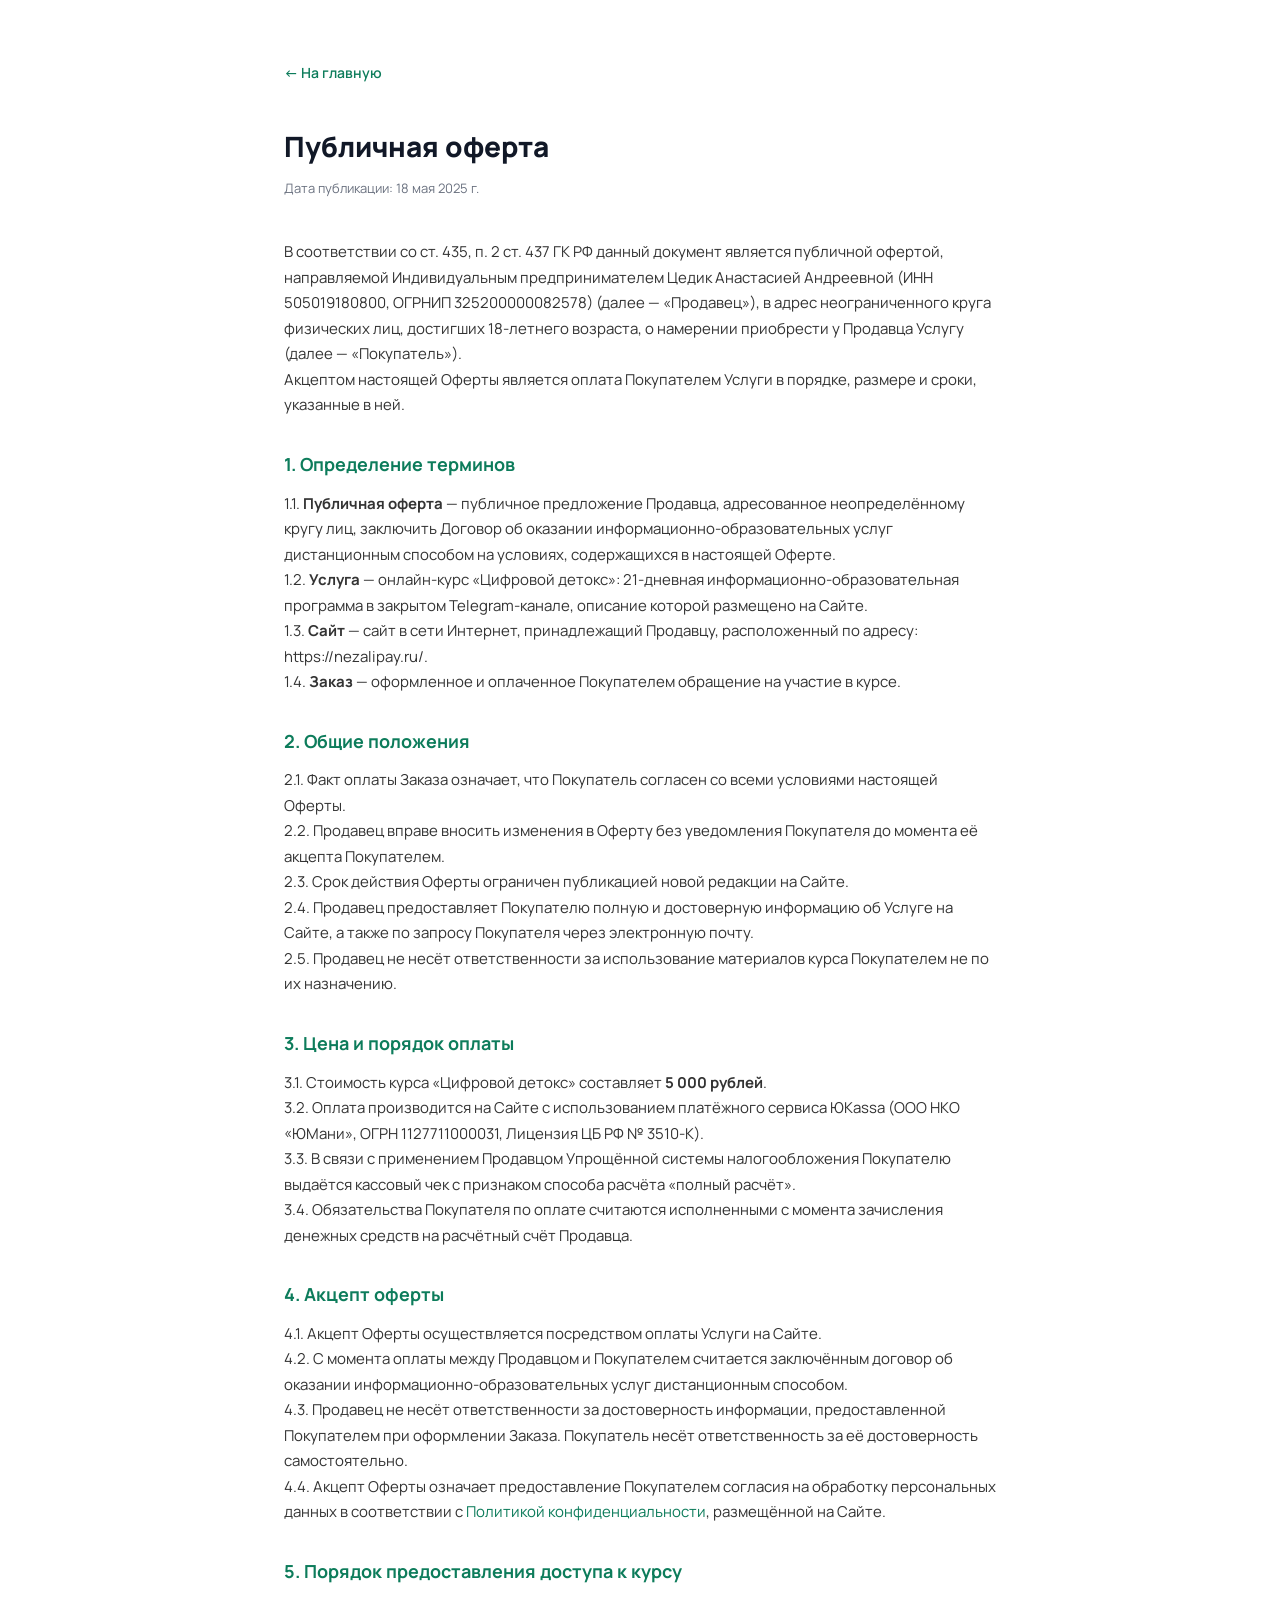
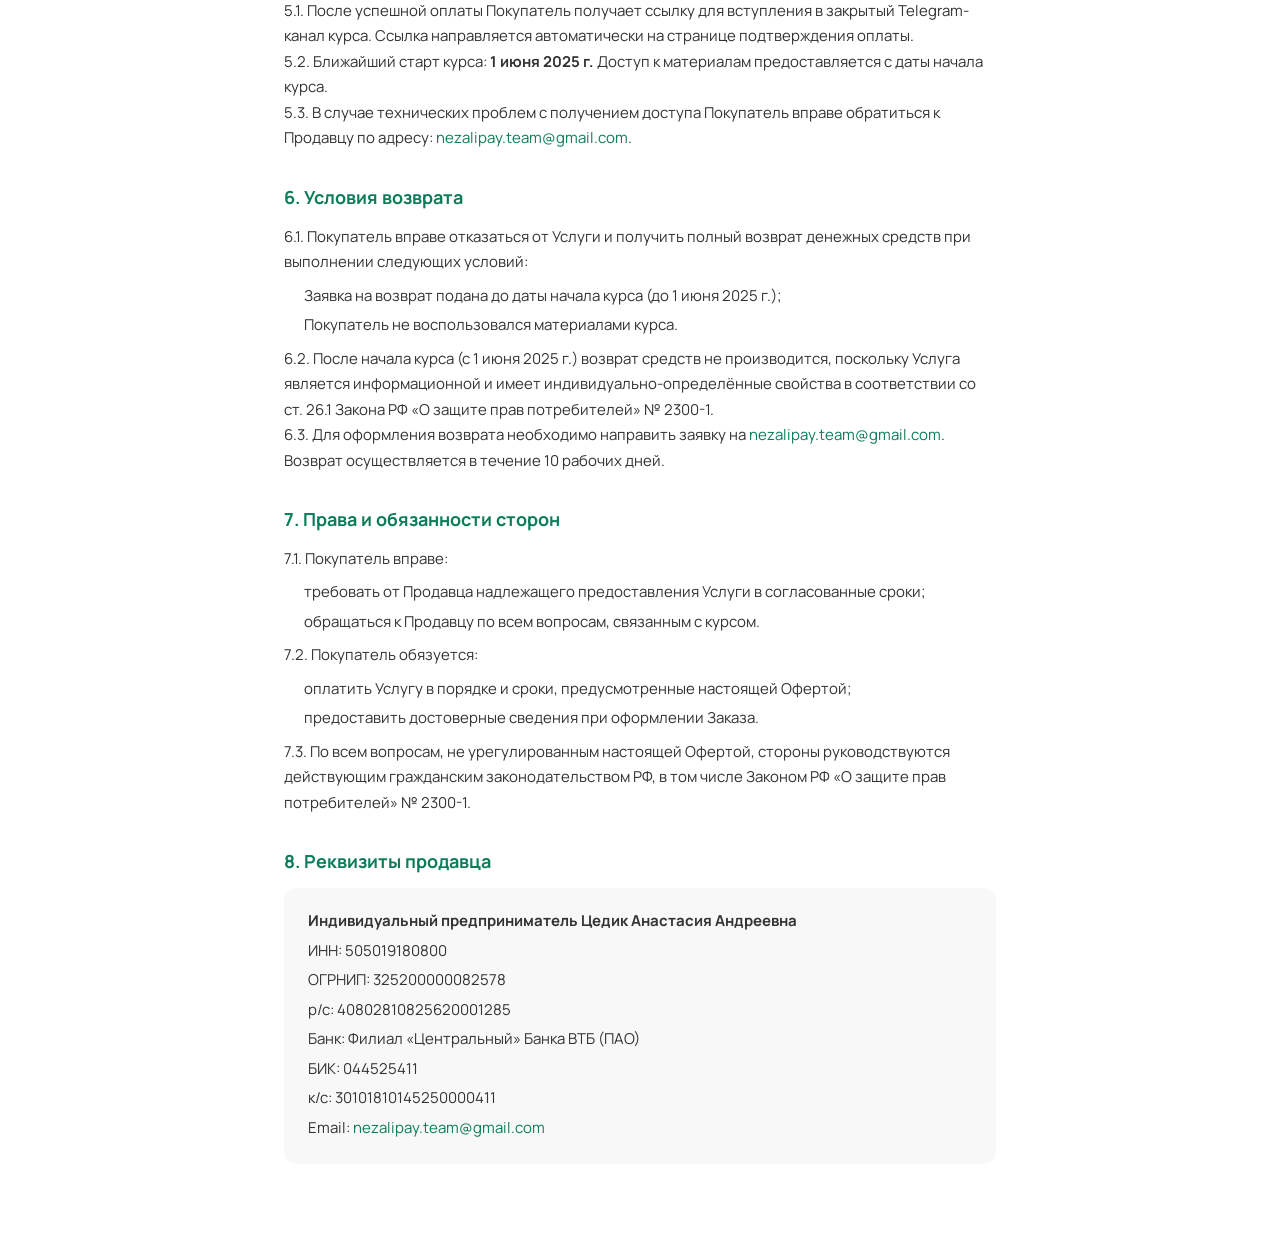
==== offer.html @ a363cf8a "Add analytics, legal pages, YooKassa API, consent checkbox" ====
<!DOCTYPE html>
<html lang="ru">
<head>
  <meta charset="UTF-8">
  <meta name="viewport" content="width=device-width, initial-scale=1.0">
  <title>Публичная оферта — Цифровой детокс</title>
  <link rel="preconnect" href="https://fonts.googleapis.com">
  <link rel="preconnect" href="https://fonts.gstatic.com" crossorigin>
  <link href="https://fonts.googleapis.com/css2?family=Manrope:wght@400;500;600;700;800&display=swap" rel="stylesheet">
  <link rel="stylesheet" href="style.css?v=6">
  <style>
    .legal-page { max-width: 760px; margin: 0 auto; padding: 60px 24px 80px; }
    .legal-page h1 { font-size: 28px; font-weight: 800; margin-bottom: 8px; }
    .legal-page .updated { font-size: 13px; color: var(--gray); margin-bottom: 40px; }
    .legal-page h2 { font-size: 18px; font-weight: 700; margin: 32px 0 12px; color: var(--green); }
    .legal-page p, .legal-page li { font-size: 15px; line-height: 1.7; color: #333; }
    .legal-page ul { padding-left: 20px; margin: 8px 0; }
    .legal-page li { margin-bottom: 4px; }
    .legal-page a { color: var(--green); }
    .legal-page .requisites { background: #f8f8f8; border-radius: 12px; padding: 20px 24px; margin-top: 12px; }
    .legal-page .requisites p { margin-bottom: 4px; }
    .back-link { display: inline-flex; align-items: center; gap: 6px; font-size: 14px; font-weight: 600; color: var(--green); text-decoration: none; margin-bottom: 40px; }
    .back-link:hover { opacity: 0.8; }
  </style>
</head>
<body>
<div class="legal-page">
  <a href="index.html" class="back-link">← На главную</a>
  <h1>Публичная оферта</h1>
  <p class="updated">Дата публикации: 18 мая 2025 г.</p>

  <p>В соответствии со ст. 435, п. 2 ст. 437 ГК РФ данный документ является публичной офертой, направляемой Индивидуальным предпринимателем Цедик Анастасией Андреевной (ИНН 505019180800, ОГРНИП 325200000082578) (далее — «Продавец»), в адрес неограниченного круга физических лиц, достигших 18-летнего возраста, о намерении приобрести у Продавца Услугу (далее — «Покупатель»).</p>
  <p>Акцептом настоящей Оферты является оплата Покупателем Услуги в порядке, размере и сроки, указанные в ней.</p>

  <h2>1. Определение терминов</h2>
  <p>1.1. <strong>Публичная оферта</strong> — публичное предложение Продавца, адресованное неопределённому кругу лиц, заключить Договор об оказании информационно-образовательных услуг дистанционным способом на условиях, содержащихся в настоящей Оферте.</p>
  <p>1.2. <strong>Услуга</strong> — онлайн-курс «Цифровой детокс»: 21-дневная информационно-образовательная программа в закрытом Telegram-канале, описание которой размещено на Сайте.</p>
  <p>1.3. <strong>Сайт</strong> — сайт в сети Интернет, принадлежащий Продавцу, расположенный по адресу: https://nezalipay.ru/.</p>
  <p>1.4. <strong>Заказ</strong> — оформленное и оплаченное Покупателем обращение на участие в курсе.</p>

  <h2>2. Общие положения</h2>
  <p>2.1. Факт оплаты Заказа означает, что Покупатель согласен со всеми условиями настоящей Оферты.</p>
  <p>2.2. Продавец вправе вносить изменения в Оферту без уведомления Покупателя до момента её акцепта Покупателем.</p>
  <p>2.3. Срок действия Оферты ограничен публикацией новой редакции на Сайте.</p>
  <p>2.4. Продавец предоставляет Покупателю полную и достоверную информацию об Услуге на Сайте, а также по запросу Покупателя через электронную почту.</p>
  <p>2.5. Продавец не несёт ответственности за использование материалов курса Покупателем не по их назначению.</p>

  <h2>3. Цена и порядок оплаты</h2>
  <p>3.1. Стоимость курса «Цифровой детокс» составляет <strong>5 000 рублей</strong>.</p>
  <p>3.2. Оплата производится на Сайте с использованием платёжного сервиса ЮKassa (ООО НКО «ЮМани», ОГРН 1127711000031, Лицензия ЦБ РФ № 3510-К).</p>
  <p>3.3. В связи с применением Продавцом Упрощённой системы налогообложения Покупателю выдаётся кассовый чек с признаком способа расчёта «полный расчёт».</p>
  <p>3.4. Обязательства Покупателя по оплате считаются исполненными с момента зачисления денежных средств на расчётный счёт Продавца.</p>

  <h2>4. Акцепт оферты</h2>
  <p>4.1. Акцепт Оферты осуществляется посредством оплаты Услуги на Сайте.</p>
  <p>4.2. С момента оплаты между Продавцом и Покупателем считается заключённым договор об оказании информационно-образовательных услуг дистанционным способом.</p>
  <p>4.3. Продавец не несёт ответственности за достоверность информации, предоставленной Покупателем при оформлении Заказа. Покупатель несёт ответственность за её достоверность самостоятельно.</p>
  <p>4.4. Акцепт Оферты означает предоставление Покупателем согласия на обработку персональных данных в соответствии с <a href="privacy.html">Политикой конфиденциальности</a>, размещённой на Сайте.</p>

  <h2>5. Порядок предоставления доступа к курсу</h2>
  <p>5.1. После успешной оплаты Покупатель получает ссылку для вступления в закрытый Telegram-канал курса. Ссылка направляется автоматически на странице подтверждения оплаты.</p>
  <p>5.2. Ближайший старт курса: <strong>1 июня 2025 г.</strong> Доступ к материалам предоставляется с даты начала курса.</p>
  <p>5.3. В случае технических проблем с получением доступа Покупатель вправе обратиться к Продавцу по адресу: <a href="mailto:nezalipay.team@gmail.com">nezalipay.team@gmail.com</a>.</p>

  <h2>6. Условия возврата</h2>
  <p>6.1. Покупатель вправе отказаться от Услуги и получить полный возврат денежных средств при выполнении следующих условий:</p>
  <ul>
    <li>Заявка на возврат подана до даты начала курса (до 1 июня 2025 г.);</li>
    <li>Покупатель не воспользовался материалами курса.</li>
  </ul>
  <p>6.2. После начала курса (с 1 июня 2025 г.) возврат средств не производится, поскольку Услуга является информационной и имеет индивидуально-определённые свойства в соответствии со ст. 26.1 Закона РФ «О защите прав потребителей» № 2300-1.</p>
  <p>6.3. Для оформления возврата необходимо направить заявку на <a href="mailto:nezalipay.team@gmail.com">nezalipay.team@gmail.com</a>. Возврат осуществляется в течение 10 рабочих дней.</p>

  <h2>7. Права и обязанности сторон</h2>
  <p>7.1. Покупатель вправе:</p>
  <ul>
    <li>требовать от Продавца надлежащего предоставления Услуги в согласованные сроки;</li>
    <li>обращаться к Продавцу по всем вопросам, связанным с курсом.</li>
  </ul>
  <p>7.2. Покупатель обязуется:</p>
  <ul>
    <li>оплатить Услугу в порядке и сроки, предусмотренные настоящей Офертой;</li>
    <li>предоставить достоверные сведения при оформлении Заказа.</li>
  </ul>
  <p>7.3. По всем вопросам, не урегулированным настоящей Офертой, стороны руководствуются действующим гражданским законодательством РФ, в том числе Законом РФ «О защите прав потребителей» № 2300-1.</p>

  <h2>8. Реквизиты продавца</h2>
  <div class="requisites">
    <p><strong>Индивидуальный предприниматель Цедик Анастасия Андреевна</strong></p>
    <p>ИНН: 505019180800</p>
    <p>ОГРНИП: 325200000082578</p>
    <p>р/с: 40802810825620001285</p>
    <p>Банк: Филиал «Центральный» Банка ВТБ (ПАО)</p>
    <p>БИК: 044525411</p>
    <p>к/с: 30101810145250000411</p>
    <p>Email: <a href="mailto:nezalipay.team@gmail.com">nezalipay.team@gmail.com</a></p>
  </div>
</div>
</body>
</html>
---- style.css ----
/* ============================================
   ЦИФРОВОЙ ДЕТОКС — Стили лендинга
   ============================================ */

:root {
  --green:        #0D7C5B;
  --green-dark:   #0A6349;
  --green-black:  #0F1A17;
  --green-light:  #D1FAE5;
  --green-tint:   #F0FDF4;
  --green-mid:    #A7F3D0;
  --white:        #FFFFFF;
  --black:        #111827;
  --gray:         #6B7280;
  --gray-light:   #F3F4F6;
  --border:       #E5E7EB;

  --radius-btn:   10px;
  --radius-card:  16px;
  --radius-xl:    24px;
  --radius-full:  999px;

  --shadow-sm:    0 2px 8px rgba(0,0,0,0.06);
  --shadow:       0 4px 20px rgba(0,0,0,0.08);
  --shadow-lg:    0 12px 40px rgba(0,0,0,0.12);
  --shadow-green: 0 8px 30px rgba(13,124,91,0.25);

  --font: 'Manrope', -apple-system, BlinkMacSystemFont, sans-serif;
  --max-w: 1140px;
  --trans: 0.25s ease;
}

/* ===== RESET ===== */
*, *::before, *::after { box-sizing: border-box; margin: 0; padding: 0; }
html { scroll-behavior: smooth; -webkit-font-smoothing: antialiased; }
body { font-family: var(--font); color: var(--black); background: var(--white); line-height: 1.6; }
img { display: block; max-width: 100%; }
a { color: inherit; text-decoration: none; }
ul { list-style: none; }
button { cursor: pointer; font-family: inherit; border: none; background: none; }
input { font-family: inherit; }

/* ===== CONTAINER ===== */
.container {
  max-width: var(--max-w);
  margin: 0 auto;
  padding: 0 24px;
}

/* ===== SECTIONS ===== */
.section {
  padding: 100px 0;
}
.section--tint {
  background: var(--green-tint);
}
.section--dark {
  background: var(--green-black);
  color: var(--white);
}
.section__header {
  text-align: center;
  margin-bottom: 60px;
}
.section__title {
  font-size: clamp(28px, 4vw, 48px);
  font-weight: 800;
  line-height: 1.15;
  letter-spacing: -0.02em;
}
.section--dark .section__title { color: var(--white); }


/* ===== HERO ===== */
.hero {
  display: flex;
  flex-direction: column;
  background: none;
  min-height: unset;
  padding: 0;
  position: relative;
  overflow: hidden;
}
.hero::before { display: none; }
.hero__photo-wrap {
  position: relative;
}
.hero__photo-top {
  width: 100%;
  height: auto;
  display: block;
}
.hero__photo-overlay {
  position: absolute;
  left: 16px;
  right: 16px;
  bottom: 28%;
  display: flex;
  flex-direction: column;
  align-items: center;
  gap: 14px;
}
.hero__overlay-text {
  background: rgba(130, 80, 30, 0.88);
  color: #FFFFFF;
  font-size: clamp(22px, 5.5vw, 32px);
  font-weight: 900;
  font-style: italic;
  text-transform: uppercase;
  text-align: center;
  padding: 14px 20px;
  border-radius: 14px;
  line-height: 1.15;
  letter-spacing: 0.01em;
  width: 100%;
}
.hero__overlay-btn {
  display: inline-flex;
  align-items: center;
  gap: 10px;
  background: var(--green);
  color: #FFFFFF;
  font-size: 18px;
  font-weight: 800;
  font-family: var(--font);
  padding: 14px 36px;
  border-radius: var(--radius-btn);
  text-decoration: none;
  letter-spacing: 0.02em;
  box-shadow: 0 6px 24px rgba(13,124,91,0.45);
  transition: background 0.2s, transform 0.2s;
}
.hero__overlay-btn:hover {
  background: var(--green-dark);
  transform: translateY(-2px);
}
.hero__photo-badges {
  display: flex;
  justify-content: space-between;
  padding: 10px 16px;
  background: #FFFFFF;
}
.hero__photo-badge {
  background: rgba(138, 88, 40, 0.88);
  color: #fff5e8;
  border: 1px solid rgba(180, 120, 60, 0.5);
  border-radius: 20px;
  padding: 7px 18px;
  font-size: 13px;
  font-weight: 700;
  font-family: var(--font);
  letter-spacing: 0.01em;
  backdrop-filter: blur(6px);
  -webkit-backdrop-filter: blur(6px);
  white-space: nowrap;
}

/* ===== BADGES ===== */
.badges {
  display: flex;
  flex-wrap: wrap;
  gap: 10px;
  margin-bottom: 32px;
}
.badge {
  display: inline-flex;
  align-items: center;
  padding: 7px 16px;
  background: var(--green-tint);
  color: var(--green-dark);
  border: 1px solid var(--green-mid);
  border-radius: var(--radius-full);
  font-size: 14px;
  font-weight: 600;
}
.badges--outline .badge--outline {
  background: rgba(255,255,255,0.16);
  color: #FFFFFF;
  border: 1px solid rgba(255,255,255,0.5);
}

/* ===== FORMS ===== */
.lead-form {
  display: flex;
  flex-direction: column;
  gap: 12px;
  max-width: 440px;
}
.form-group { width: 100%; }
.form-group input {
  width: 100%;
  padding: 15px 18px;
  background: var(--gray-light);
  border: 1.5px solid transparent;
  border-radius: var(--radius-btn);
  font-size: 15px;
  color: var(--black);
  transition: border-color var(--trans), background var(--trans);
  outline: none;
}
.form-group input::placeholder { color: var(--gray); }
.form-group input:focus {
  background: var(--white);
  border-color: var(--green);
}
.form-group input.input-error {
  border-color: #EF4444;
  background: #FEF2F2;
}

/* Dark form variant */
.lead-form--dark .form-group input {
  background: rgba(255,255,255,0.14);
  border-color: rgba(255,255,255,0.28);
  color: rgba(255,255,255,0.85);
}
.lead-form--dark .form-group input::placeholder { color: rgba(255,255,255,0.5); }
.lead-form--dark .form-group input:focus {
  background: rgba(255,255,255,0.20);
  border-color: rgba(255,255,255,0.6);
  color: #FFFFFF;
}

.form-row {
  display: grid;
  grid-template-columns: repeat(3, 1fr);
  gap: 12px;
}
.form-error {
  padding: 10px 14px;
  background: #FEF2F2;
  color: #B91C1C;
  border-radius: var(--radius-btn);
  font-size: 13px;
}
.lead-form--dark .form-error {
  background: rgba(239,68,68,0.15);
  color: #FCA5A5;
}

/* ===== BUTTONS ===== */
.btn {
  display: inline-flex;
  align-items: center;
  justify-content: center;
  gap: 8px;
  padding: 17px 32px;
  border-radius: var(--radius-btn);
  font-size: 16px;
  font-weight: 700;
  transition: background var(--trans), transform var(--trans), box-shadow var(--trans);
  user-select: none;
}
.btn--full { width: 100%; }
.btn--primary {
  background: var(--green);
  color: var(--white);
}
.btn--primary:hover {
  background: var(--green-dark);
  box-shadow: var(--shadow-green);
  transform: translateY(-2px);
}
.btn--primary:active { transform: translateY(0); }
.btn--white {
  background: var(--white);
  color: var(--green);
}
.btn--white:hover {
  background: var(--green-light);
  transform: translateY(-2px);
}
.btn[disabled] {
  opacity: 0.7;
  cursor: not-allowed;
  transform: none !important;
}

/* Loader dots */
.btn__loader { display: flex; gap: 5px; align-items: center; }
.loader-dot {
  width: 7px;
  height: 7px;
  border-radius: 50%;
  background: currentColor;
  animation: dotPulse 1.2s ease-in-out infinite;
}
.loader-dot:nth-child(2) { animation-delay: 0.2s; }
.loader-dot:nth-child(3) { animation-delay: 0.4s; }
@keyframes dotPulse {
  0%, 80%, 100% { opacity: 0.3; transform: scale(0.8); }
  40% { opacity: 1; transform: scale(1); }
}

/* ===== CHECKLIST ===== */
.checklist {
  max-width: 680px;
  margin: 0 auto;
}
.checklist--compact {
  margin: 16px 0 0;
}
.checklist--two-col {
  max-width: 900px;
  display: grid;
  grid-template-columns: 1fr 1fr;
  gap: 0;
}
.checklist__item {
  position: relative;
  padding: 14px 0 14px 48px;
  font-size: 17px;
  border-bottom: 1px solid var(--border);
  color: var(--black);
  opacity: 0;
  transform: translateX(-16px);
  transition: opacity 0.5s ease, transform 0.5s ease;
}
.checklist--compact .checklist__item { font-size: 16px; }
.checklist__item.visible {
  opacity: 1;
  transform: translateX(0);
}
.checklist__item::before {
  content: '';
  position: absolute;
  left: 0;
  top: 50%;
  transform: translateY(-50%);
  width: 28px;
  height: 28px;
  border-radius: 50%;
  background: var(--green);
  background-image: url("data:image/svg+xml,%3Csvg viewBox='0 0 24 24' fill='none' xmlns='http://www.w3.org/2000/svg'%3E%3Cpath d='M5 12.5l4.5 4.5L19 7' stroke='white' stroke-width='2.5' stroke-linecap='round' stroke-linejoin='round'/%3E%3C/svg%3E");
  background-size: 65%;
  background-repeat: no-repeat;
  background-position: center;
  flex-shrink: 0;
}
.section--tint .checklist__item { border-color: var(--green-mid); }

/* ===== BIG QUOTES ===== */
.big-quote {
  text-align: center;
  margin-top: 72px;
  padding: 48px 24px;
  border-radius: var(--radius-xl);
  background: var(--green-tint);
  border: 1px solid var(--green-mid);
}
.big-quote__text {
  font-size: clamp(26px, 3.5vw, 44px);
  font-weight: 800;
  color: var(--green);
  line-height: 1.2;
  letter-spacing: -0.02em;
}

/* ===== WAR SECTION ===== */
.war-section {
  position: relative;
  overflow: hidden;
}
.war-section::before {
  content: '';
  position: absolute;
  inset: 0;
  background: repeating-linear-gradient(
    0deg,
    transparent,
    transparent 59px,
    rgba(255,255,255,0.02) 59px,
    rgba(255,255,255,0.02) 60px
  );
  pointer-events: none;
}
.war__intro {
  font-size: 18px;
  color: rgba(255,255,255,0.75);
  line-height: 1.8;
  max-width: 680px;
  margin: 28px auto 52px;
  text-align: center;
}
.war__track {
  max-width: 560px;
  margin: 0 auto 52px;
  background: rgba(255,255,255,0.05);
  border: 1px solid rgba(255,255,255,0.1);
  border-radius: var(--radius-xl);
  padding: 36px 40px;
}
.war__track-label {
  font-size: 13px;
  font-weight: 600;
  text-transform: uppercase;
  letter-spacing: 0.1em;
  color: var(--green-light);
  margin-bottom: 20px;
}
.war__pills {
  display: flex;
  flex-direction: column;
  gap: 12px;
}
.war__pills li {
  display: flex;
  align-items: center;
  gap: 12px;
  font-size: 17px;
  color: rgba(255,255,255,0.9);
}
.war__pills li::before {
  content: '';
  width: 6px;
  height: 6px;
  border-radius: 50%;
  background: var(--green-light);
  flex-shrink: 0;
}
.war__conclusion {
  font-size: 17px;
  color: rgba(255,255,255,0.7);
  line-height: 1.8;
  max-width: 600px;
  margin: 0 auto 60px;
  text-align: center;
}
.war__statement {
  text-align: center;
  padding: 48px 0 16px;
  border-top: 1px solid rgba(255,255,255,0.1);
}
.war__statement p {
  font-size: clamp(32px, 5vw, 64px);
  font-weight: 800;
  line-height: 1.1;
  color: var(--white);
  letter-spacing: -0.03em;
}

/* ===== CARDS GRID ===== */
.cards-grid {
  display: grid;
  grid-template-columns: repeat(2, 1fr);
  gap: 16px;
}
.card {
  background: var(--white);
  border: 1.5px solid var(--border);
  border-radius: var(--radius-card);
  padding: 28px 24px;
  display: flex;
  gap: 16px;
  align-items: flex-start;
  transition: transform var(--trans), box-shadow var(--trans), border-color var(--trans);
}
.card:hover {
  transform: translateY(-4px);
  box-shadow: var(--shadow-lg);
  border-color: var(--green);
}
.card__icon {
  width: 32px;
  height: 32px;
  border-radius: 50%;
  background: var(--green);
  color: var(--white);
  display: flex;
  align-items: center;
  justify-content: center;
  font-weight: 800;
  font-size: 14px;
  flex-shrink: 0;
  margin-top: 2px;
}
.card p {
  font-size: 16px;
  line-height: 1.5;
  color: var(--black);
}

/* ===== PROGRAM SECTION ===== */
.program__grid {
  display: grid;
  grid-template-columns: 1fr 1fr;
  gap: 32px;
  align-items: start;
}
.program__list {
  display: flex;
  flex-direction: column;
  gap: 0;
}
.program__item {
  display: flex;
  align-items: center;
  gap: 20px;
  padding: 18px 0;
  border-bottom: 1px solid var(--green-mid);
  font-size: 16px;
  font-weight: 500;
}
.program__num {
  font-size: 13px;
  font-weight: 700;
  color: var(--green);
  min-width: 28px;
}

/* Live Card */
.live-card {
  background: var(--white);
  border-radius: var(--radius-xl);
  padding: 36px;
  box-shadow: var(--shadow-lg);
  border: 2px solid var(--green);
  position: sticky;
  top: 100px;
}
.live-card__tag {
  display: inline-flex;
  padding: 6px 14px;
  background: var(--green);
  color: var(--white);
  border-radius: var(--radius-full);
  font-size: 13px;
  font-weight: 700;
  margin-bottom: 20px;
}
.live-card__title {
  font-size: 20px;
  font-weight: 700;
  margin-bottom: 20px;
  color: var(--black);
}
.live-card__list {
  display: flex;
  flex-direction: column;
  gap: 14px;
}
.live-card__list li {
  font-size: 15px;
  color: var(--gray);
  padding-left: 20px;
  position: relative;
  line-height: 1.5;
}
.live-card__list li::before {
  content: '—';
  position: absolute;
  left: 0;
  color: var(--green);
  font-weight: 700;
}

/* ===== CHILDREN SECTION ===== */
.children__grid {
  display: grid;
  grid-template-columns: 1fr 1fr;
  gap: 60px;
  margin-bottom: 60px;
}
.children__intro {
  font-size: 17px;
  line-height: 1.8;
  color: var(--gray);
  margin-bottom: 24px;
}
.children__sub {
  font-size: 16px;
  font-weight: 600;
  color: var(--black);
  margin-bottom: 8px;
}
.skills-block {
  background: var(--green-tint);
  border-radius: var(--radius-xl);
  padding: 36px;
  border: 1px solid var(--green-mid);
}
.skills-block__title {
  font-size: 18px;
  font-weight: 700;
  margin-bottom: 24px;
  line-height: 1.4;
}
.skills-grid {
  display: flex;
  flex-direction: column;
  gap: 14px;
  margin-bottom: 20px;
}
.skill-item {
  display: flex;
  align-items: center;
  gap: 14px;
  font-size: 16px;
  font-weight: 500;
}
.skill-item__icon {
  color: var(--green);
  font-size: 8px;
}
.skills-block__note {
  font-size: 14px;
  color: var(--gray);
  line-height: 1.6;
  border-top: 1px solid var(--green-mid);
  padding-top: 16px;
}
.children__quote {
  text-align: center;
  padding: 56px 40px;
  background: var(--green-tint);
  border-radius: var(--radius-xl);
  border: 1px solid var(--green-mid);
}
.children__quote p {
  font-size: clamp(20px, 2.8vw, 34px);
  font-weight: 800;
  line-height: 1.4;
  color: var(--black);
  letter-spacing: -0.02em;
}

/* ===== AUTHOR SECTION ===== */
.author__grid {
  display: grid;
  grid-template-columns: 1fr 1.3fr;
  gap: 80px;
  align-items: center;
}

/* ===== GALLERY ===== */
.author__gallery {
  display: flex;
  gap: 8px;
  margin-bottom: 40px;
  border-radius: 16px;
  overflow: hidden;
}
.gallery-item {
  flex: 1;
  overflow: hidden;
  border-radius: 12px;
  cursor: pointer;
  transition: flex 0.45s cubic-bezier(0.4,0,0.2,1);
  position: relative;
}
.gallery-item.active { flex: 2.6; }
.gallery-item img {
  width: 100%;
  height: 320px;
  object-fit: cover;
  object-position: top center;
  display: block;
  transition: transform 0.35s ease;
}
.gallery-item:hover img { transform: scale(1.04); }

/* ===== LIGHTBOX ===== */
.lightbox {
  display: none;
  position: fixed;
  inset: 0;
  background: rgba(0,0,0,0.93);
  z-index: 2000;
  align-items: center;
  justify-content: center;
}
.lightbox.open { display: flex; }
.lightbox__img {
  max-height: 88vh;
  max-width: 88vw;
  border-radius: 12px;
  object-fit: contain;
  animation: lbIn 0.3s cubic-bezier(0.16,1,0.3,1) both;
}
@keyframes lbIn {
  from { opacity: 0; transform: scale(0.88); }
  to   { opacity: 1; transform: scale(1); }
}
.lightbox__prev,
.lightbox__next {
  position: absolute;
  top: 50%;
  transform: translateY(-50%);
  background: rgba(255,255,255,0.18);
  border: none;
  color: #fff;
  font-size: 28px;
  width: 52px;
  height: 52px;
  border-radius: 50%;
  cursor: pointer;
  display: flex;
  align-items: center;
  justify-content: center;
  transition: background 0.2s;
}
.lightbox__prev:hover,
.lightbox__next:hover { background: rgba(255,255,255,0.32); }
.lightbox__prev { left: 16px; }
.lightbox__next { right: 16px; }
.lightbox__close {
  position: absolute;
  top: 16px;
  right: 16px;
  background: rgba(255,255,255,0.18);
  border: none;
  color: #fff;
  font-size: 16px;
  width: 40px;
  height: 40px;
  border-radius: 50%;
  cursor: pointer;
  display: flex;
  align-items: center;
  justify-content: center;
  transition: background 0.2s;
}
.lightbox__close:hover { background: rgba(255,255,255,0.32); }

.author__label {
  font-size: 13px;
  font-weight: 700;
  text-transform: uppercase;
  letter-spacing: 0.1em;
  color: var(--green);
  margin-bottom: 12px;
}
.author__name {
  font-size: clamp(28px, 4vw, 52px);
  font-weight: 800;
  letter-spacing: -0.03em;
  margin-bottom: 12px;
  color: var(--black);
}
.author__bio {
  font-size: 15px;
  color: var(--gray);
  line-height: 1.55;
  margin-bottom: 8px;
}
.author__stats {
  display: flex;
  gap: 32px;
  margin-top: 16px;
  padding-top: 16px;
  border-top: 1px solid var(--border);
}
.author__stat {
  display: flex;
  flex-direction: column;
  gap: 4px;
}
.author__stat-num {
  font-size: 32px;
  font-weight: 800;
  color: var(--green);
  letter-spacing: -0.02em;
}
.author__stat-label {
  font-size: 13px;
  color: var(--gray);
}

/* ===== RESULTS SECTION ===== */
.results__quote {
  text-align: center;
  margin-top: 72px;
  padding: 48px 24px;
  background: var(--white);
  border-radius: var(--radius-xl);
  box-shadow: var(--shadow);
}
.results__quote p {
  font-size: clamp(22px, 3vw, 38px);
  font-weight: 800;
  color: var(--green);
  letter-spacing: -0.02em;
  line-height: 1.3;
}

/* ===== CTA SECTION ===== */
.cta-section {
  background: linear-gradient(145deg, #0A6349 0%, #0D7C5B 40%, #0F9B70 100%);
  padding: 120px 0;
}
.cta__inner {
  max-width: 780px;
  margin: 0 auto;
  text-align: center;
}
.cta__title {
  font-size: clamp(30px, 4.5vw, 56px);
  font-weight: 800;
  color: var(--white);
  line-height: 1.15;
  letter-spacing: -0.03em;
  margin-bottom: 20px;
}
.cta__text {
  font-size: 17px;
  color: rgba(255,255,255,0.75);
  line-height: 1.7;
  margin-bottom: 36px;
}
.cta__inner .badges { justify-content: center; margin-bottom: 40px; }
.cta__inner .lead-form--dark { max-width: 100%; }
.cta__inner .form-row { margin-bottom: 12px; }

.form-consent {
  display: flex;
  align-items: flex-start;
  gap: 10px;
  cursor: pointer;
  margin-bottom: 16px;
}
.form-consent input[type="checkbox"] {
  flex-shrink: 0;
  width: 18px;
  height: 18px;
  margin-top: 2px;
  accent-color: var(--green);
  cursor: pointer;
}
.form-consent span {
  font-size: 13px;
  line-height: 1.5;
  color: rgba(255,255,255,0.75);
}
.form-consent span a {
  color: rgba(255,255,255,0.9);
  text-decoration: underline;
}
.form-consent span a:hover { color: #fff; }

/* ===== FOOTER ===== */
.site-footer {
  padding: 36px 0;
  border-top: 1px solid var(--border);
  background: var(--white);
}
.footer__inner {
  display: flex;
  align-items: center;
  justify-content: space-between;
  gap: 16px;
}
.footer__logo {
  font-size: 16px;
  font-weight: 800;
  color: var(--green);
}
.footer__copy {
  font-size: 13px;
  color: var(--gray);
}
.footer__links {
  display: flex;
  gap: 24px;
}
.footer__links a {
  font-size: 13px;
  color: var(--gray);
  text-decoration: none;
}
.footer__links a:hover { color: var(--green); }
.footer__legal {
  margin-top: 16px;
  padding-top: 16px;
  border-top: 1px solid var(--border);
  display: flex;
  flex-direction: column;
  gap: 4px;
}
.footer__legal p {
  font-size: 12px;
  color: var(--gray);
}
.footer__legal a {
  color: var(--gray);
  text-decoration: none;
}
.footer__legal a:hover { color: var(--green); }

/* ===== SCROLL ANIMATIONS ===== */
.animate-in {
  opacity: 0;
  transform: translateY(28px);
  transition: opacity 0.65s ease, transform 0.65s ease;
}
.animate-in.visible {
  opacity: 1;
  transform: translateY(0);
}

/* ===== RESPONSIVE ===== */

/* --- Планшет 900px --- */
@media (max-width: 900px) {
  .hero {
    padding: 0;
    min-height: unset;
  }
  .lead-form { max-width: 100%; }

  .program__grid { grid-template-columns: 1fr; }
  .live-card { position: static; }

  .children__grid { grid-template-columns: 1fr; gap: 32px; }

  .author__grid {
    grid-template-columns: 1fr;
    gap: 36px;
    text-align: center;
  }
  .author__stats { justify-content: center; }
}

/* --- Мобильный 768px --- */
@media (max-width: 768px) {
  .section { padding: 64px 0; }
  .section__header { margin-bottom: 40px; }
  .section__title { letter-spacing: -0.015em; }

  .hero__photo-top { min-height: unset; object-fit: unset; }

  .cards-grid { grid-template-columns: 1fr; gap: 12px; }
  .card { padding: 20px 18px; }

  .checklist--two-col { grid-template-columns: 1fr; }
  .checklist__item { font-size: 16px; padding: 12px 0 12px 42px; }

  .war__intro { font-size: 16px; margin-bottom: 36px; }
  .war__track { padding: 24px 20px; }
  .war__pills li { font-size: 16px; }
  .war__conclusion { font-size: 16px; }
  .war__statement p { font-size: clamp(26px, 7vw, 40px); }
  .war__statement { padding: 36px 0 8px; }

  .program__item { font-size: 15px; padding: 15px 0; }

  .big-quote { padding: 32px 20px; margin-top: 48px; }
  .big-quote__text { font-size: clamp(22px, 5.5vw, 36px); }

  .children__quote { padding: 36px 24px; }
  .skills-block { padding: 28px 24px; }

  .results__quote { padding: 36px 20px; }

  .cta-section { padding: 80px 0; }
  .cta__title { font-size: clamp(26px, 6.5vw, 40px); }
  .cta__text { font-size: 16px; }
  .cta__inner .badges { gap: 8px; }

  .form-row { grid-template-columns: 1fr; }

  .footer__inner { flex-direction: column; text-align: center; gap: 8px; }
  .footer__links { justify-content: center; flex-wrap: wrap; gap: 12px; }
  .footer__legal { text-align: center; }
}

/* --- Маленький мобильный 480px --- */
@media (max-width: 480px) {
  .container { padding: 0 16px; }

.badges { gap: 6px; }
  .badge { font-size: 12px; padding: 5px 12px; }

  .form-group input { padding: 13px 15px; font-size: 16px; /* iOS zoom fix */ }
  .btn { padding: 15px 24px; font-size: 15px; }

  .section { padding: 52px 0; }
  .section__header { margin-bottom: 32px; }

  .checklist { max-width: 100%; }
  .checklist__item { font-size: 15px; padding: 11px 0 11px 38px; }
  .checklist__item::before { width: 24px; height: 24px; }

  .card { padding: 18px 16px; gap: 12px; }
  .card p { font-size: 15px; }

  .program__item { font-size: 14px; gap: 14px; }
  .program__num { font-size: 12px; }

  .live-card { padding: 24px 20px; }
  .live-card__title { font-size: 17px; }
  .live-card__list li { font-size: 14px; }

  .skills-block { padding: 22px 18px; }
  .skills-block__title { font-size: 16px; }
  .skill-item { font-size: 15px; }

  .children__intro { font-size: 15px; }
  .children__quote { padding: 28px 20px; }
  .children__quote p { font-size: 18px; }

  .author__name { font-size: 26px; }
  .author__bio { font-size: 14px; line-height: 1.5; margin-bottom: 6px; }
  .author__label { margin-bottom: 6px; }
  .author__stat-num { font-size: 24px; }
  .author__stats { margin-top: 12px; padding-top: 12px; }

  .war__track { padding: 20px 16px; }
  .war__track-label { font-size: 12px; }
  .war__pills li { font-size: 15px; }
  .war__statement p { font-size: 24px; }

  .results__quote p { font-size: 20px; }

  .cta__title { font-size: 24px; }
  .cta__text { font-size: 15px; }
  .cta-section { padding: 60px 0; }

  .big-quote { padding: 28px 16px; }
  .big-quote__text { font-size: 22px; }
}
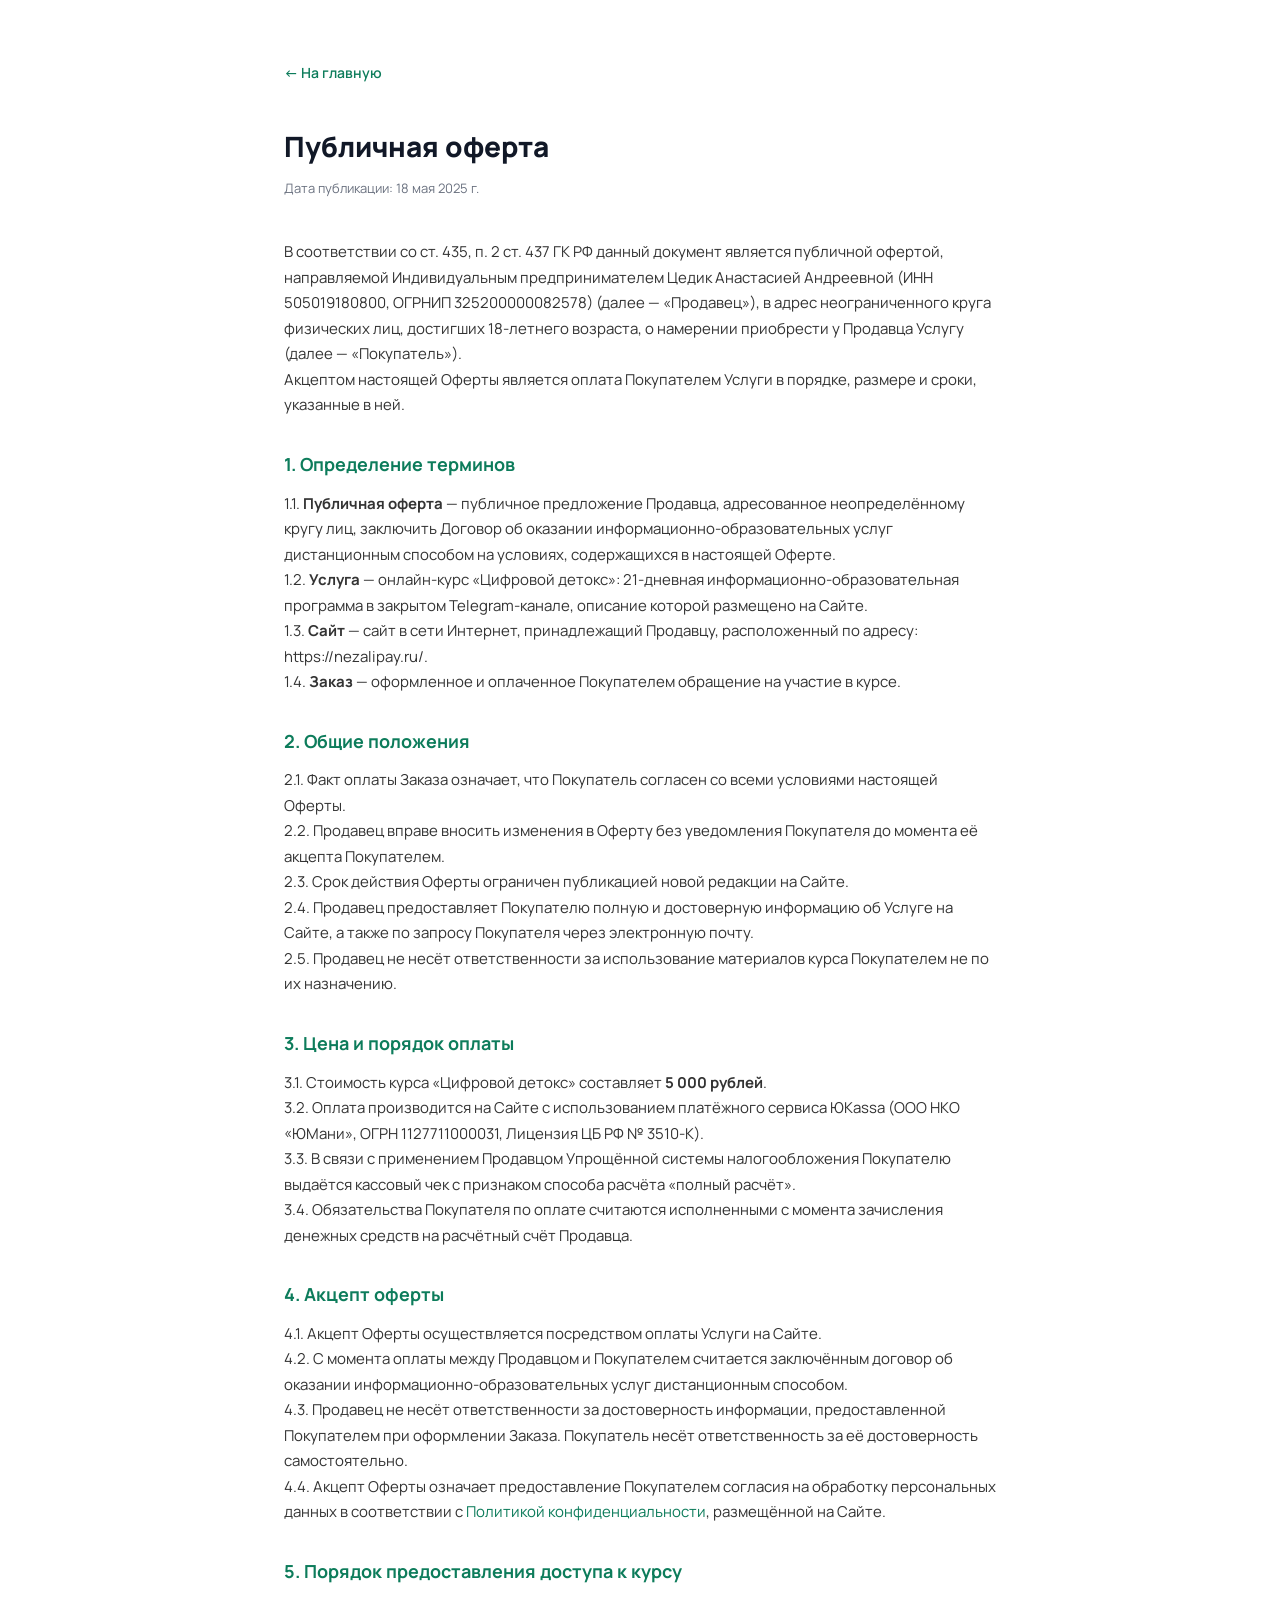
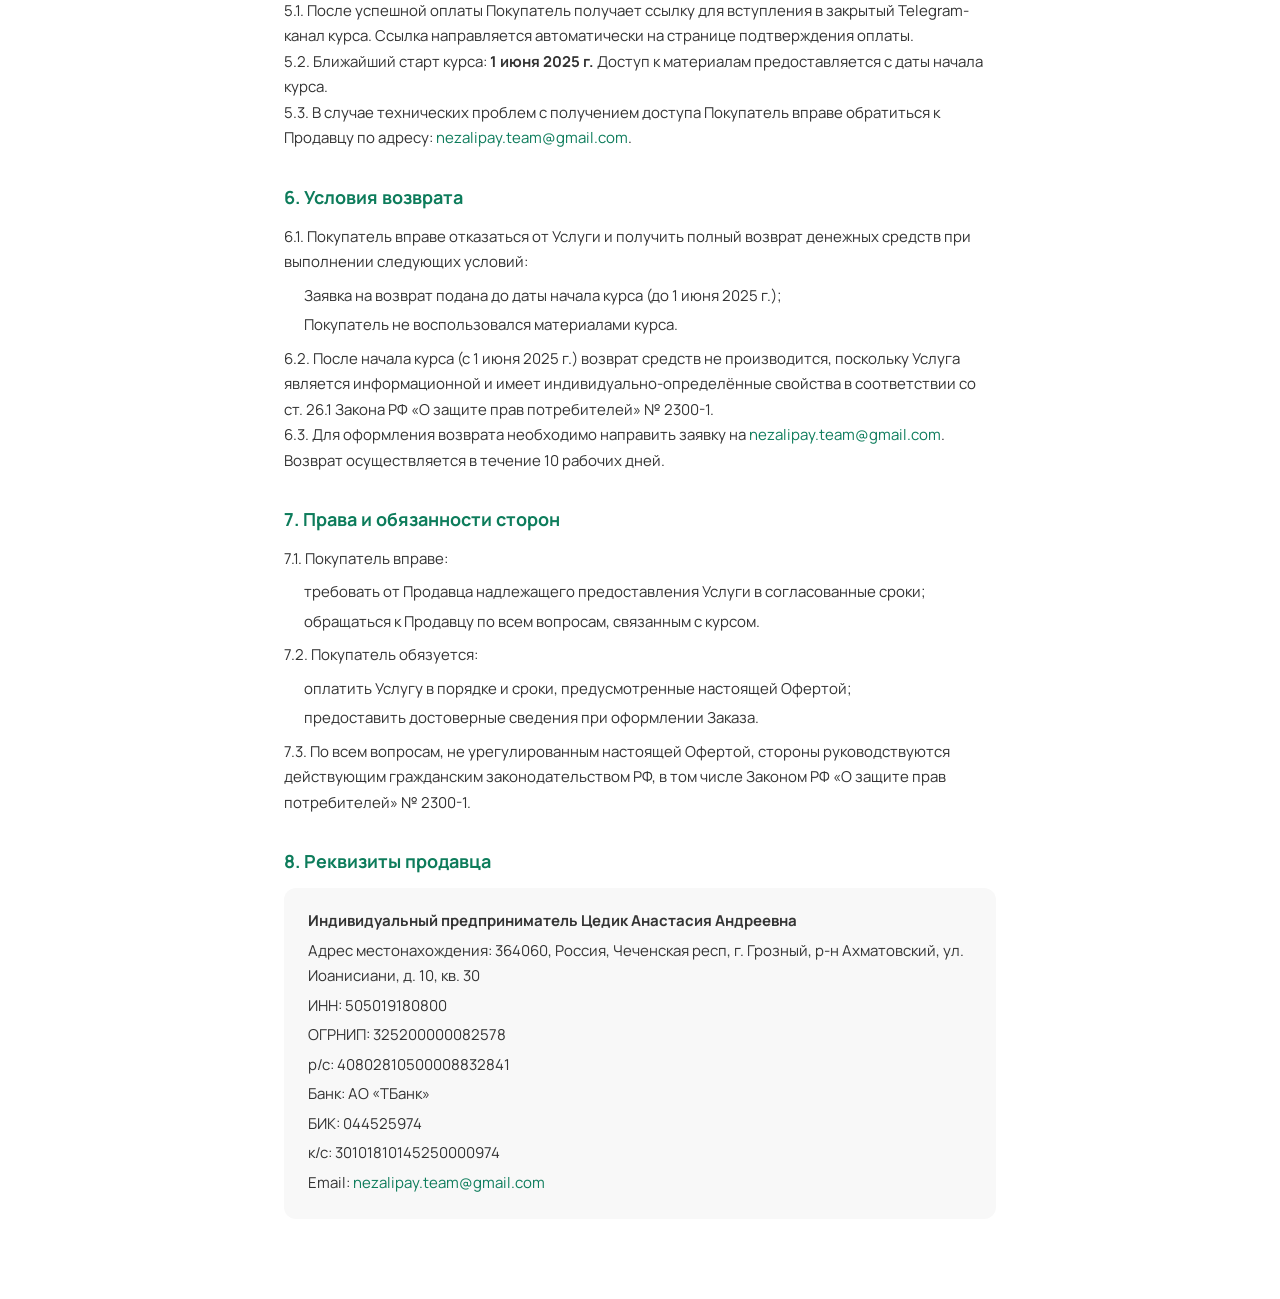
==== commit e4e824a0: "fix: обновить реквизиты продавца — ТБанк вместо ВТБ, добавить адрес" ====
--- a/offer.html
+++ b/offer.html
@@ -87,12 +87,13 @@
   <h2>8. Реквизиты продавца</h2>
   <div class="requisites">
     <p><strong>Индивидуальный предприниматель Цедик Анастасия Андреевна</strong></p>
+    <p>Адрес местонахождения: 364060, Россия, Чеченская респ, г. Грозный, р-н Ахматовский, ул. Иоанисиани, д. 10, кв. 30</p>
     <p>ИНН: 505019180800</p>
     <p>ОГРНИП: 325200000082578</p>
-    <p>р/с: 40802810825620001285</p>
-    <p>Банк: Филиал «Центральный» Банка ВТБ (ПАО)</p>
-    <p>БИК: 044525411</p>
-    <p>к/с: 30101810145250000411</p>
+    <p>р/с: 40802810500008832841</p>
+    <p>Банк: АО «ТБанк»</p>
+    <p>БИК: 044525974</p>
+    <p>к/с: 30101810145250000974</p>
     <p>Email: <a href="mailto:nezalipay.team@gmail.com">nezalipay.team@gmail.com</a></p>
   </div>
 </div>
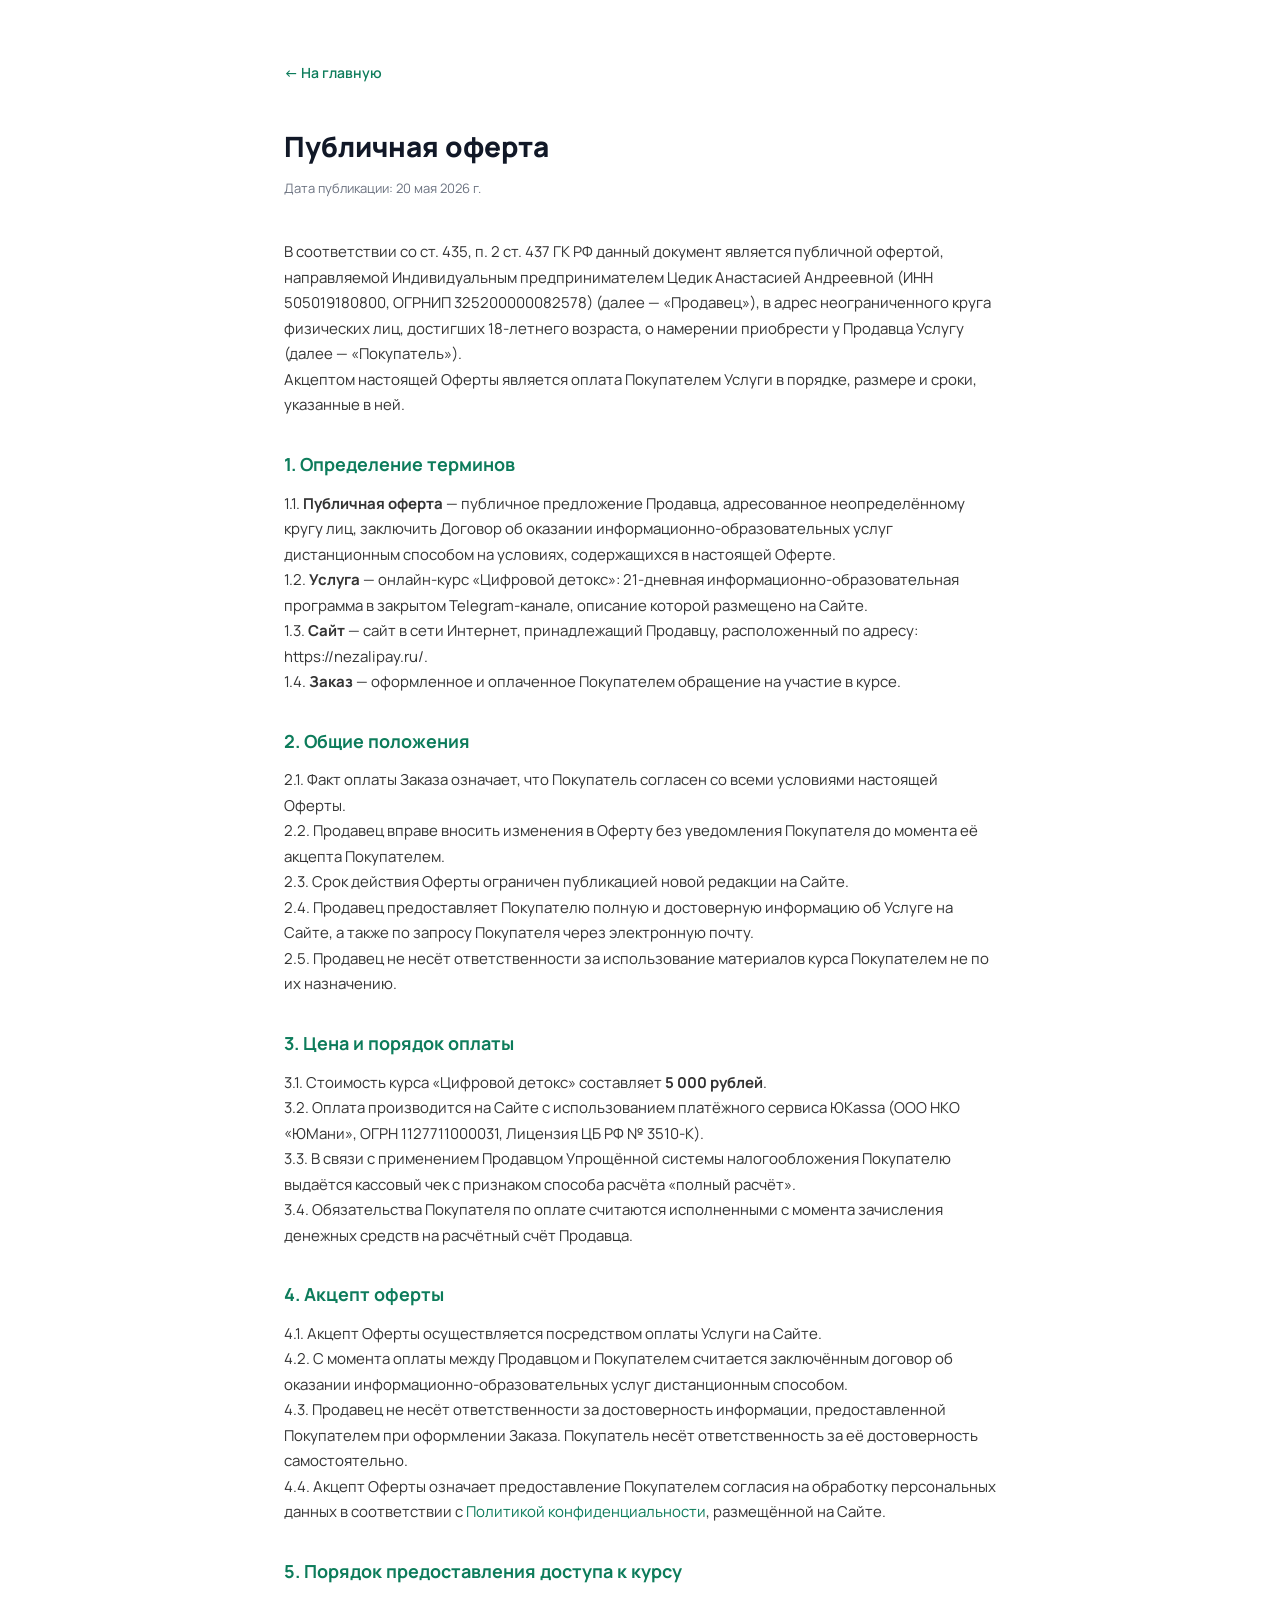
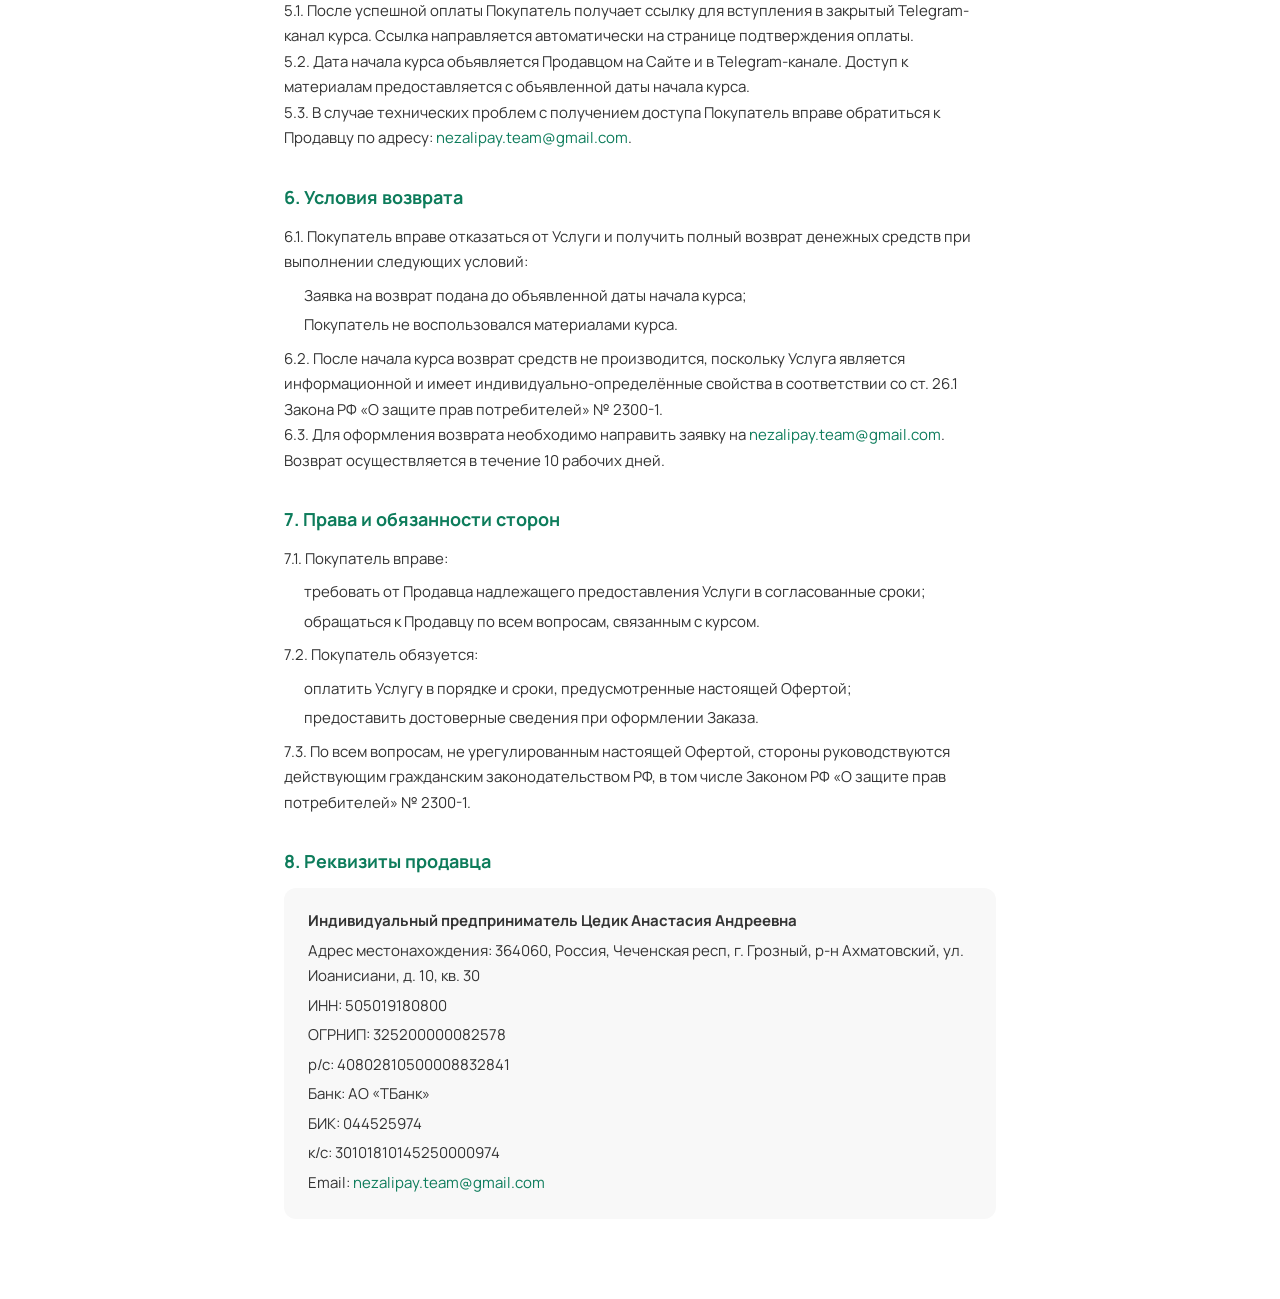
==== commit b6029ddd: "fix: убрать жёсткие даты из оферты — курс набирается по факту" ====
--- a/offer.html
+++ b/offer.html
@@ -27,7 +27,7 @@
 <div class="legal-page">
   <a href="index.html" class="back-link">← На главную</a>
   <h1>Публичная оферта</h1>
-  <p class="updated">Дата публикации: 18 мая 2025 г.</p>
+  <p class="updated">Дата публикации: 20 мая 2026 г.</p>
 
   <p>В соответствии со ст. 435, п. 2 ст. 437 ГК РФ данный документ является публичной офертой, направляемой Индивидуальным предпринимателем Цедик Анастасией Андреевной (ИНН 505019180800, ОГРНИП 325200000082578) (далее — «Продавец»), в адрес неограниченного круга физических лиц, достигших 18-летнего возраста, о намерении приобрести у Продавца Услугу (далее — «Покупатель»).</p>
   <p>Акцептом настоящей Оферты является оплата Покупателем Услуги в порядке, размере и сроки, указанные в ней.</p>
@@ -59,16 +59,16 @@
 
   <h2>5. Порядок предоставления доступа к курсу</h2>
   <p>5.1. После успешной оплаты Покупатель получает ссылку для вступления в закрытый Telegram-канал курса. Ссылка направляется автоматически на странице подтверждения оплаты.</p>
-  <p>5.2. Ближайший старт курса: <strong>1 июня 2025 г.</strong> Доступ к материалам предоставляется с даты начала курса.</p>
+  <p>5.2. Дата начала курса объявляется Продавцом на Сайте и в Telegram-канале. Доступ к материалам предоставляется с объявленной даты начала курса.</p>
   <p>5.3. В случае технических проблем с получением доступа Покупатель вправе обратиться к Продавцу по адресу: <a href="mailto:nezalipay.team@gmail.com">nezalipay.team@gmail.com</a>.</p>
 
   <h2>6. Условия возврата</h2>
   <p>6.1. Покупатель вправе отказаться от Услуги и получить полный возврат денежных средств при выполнении следующих условий:</p>
   <ul>
-    <li>Заявка на возврат подана до даты начала курса (до 1 июня 2025 г.);</li>
+    <li>Заявка на возврат подана до объявленной даты начала курса;</li>
     <li>Покупатель не воспользовался материалами курса.</li>
   </ul>
-  <p>6.2. После начала курса (с 1 июня 2025 г.) возврат средств не производится, поскольку Услуга является информационной и имеет индивидуально-определённые свойства в соответствии со ст. 26.1 Закона РФ «О защите прав потребителей» № 2300-1.</p>
+  <p>6.2. После начала курса возврат средств не производится, поскольку Услуга является информационной и имеет индивидуально-определённые свойства в соответствии со ст. 26.1 Закона РФ «О защите прав потребителей» № 2300-1.</p>
   <p>6.3. Для оформления возврата необходимо направить заявку на <a href="mailto:nezalipay.team@gmail.com">nezalipay.team@gmail.com</a>. Возврат осуществляется в течение 10 рабочих дней.</p>
 
   <h2>7. Права и обязанности сторон</h2>
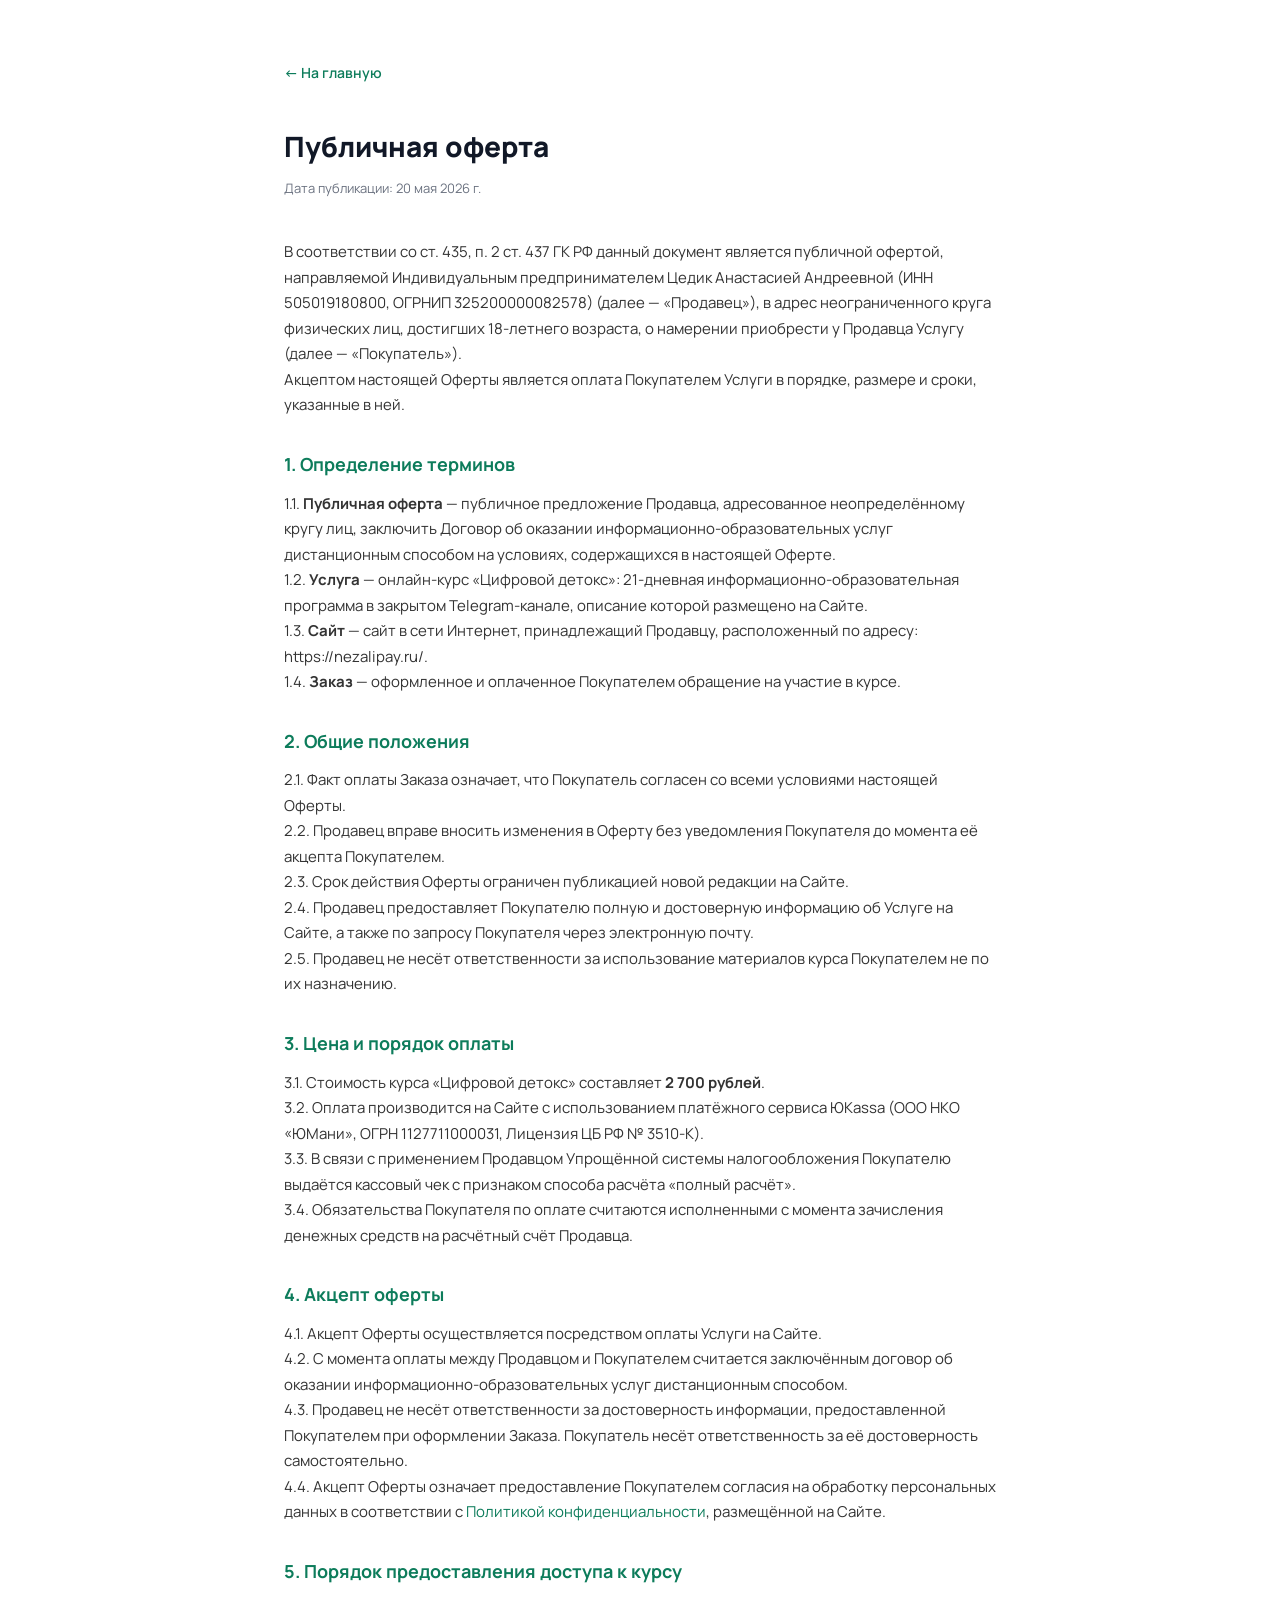
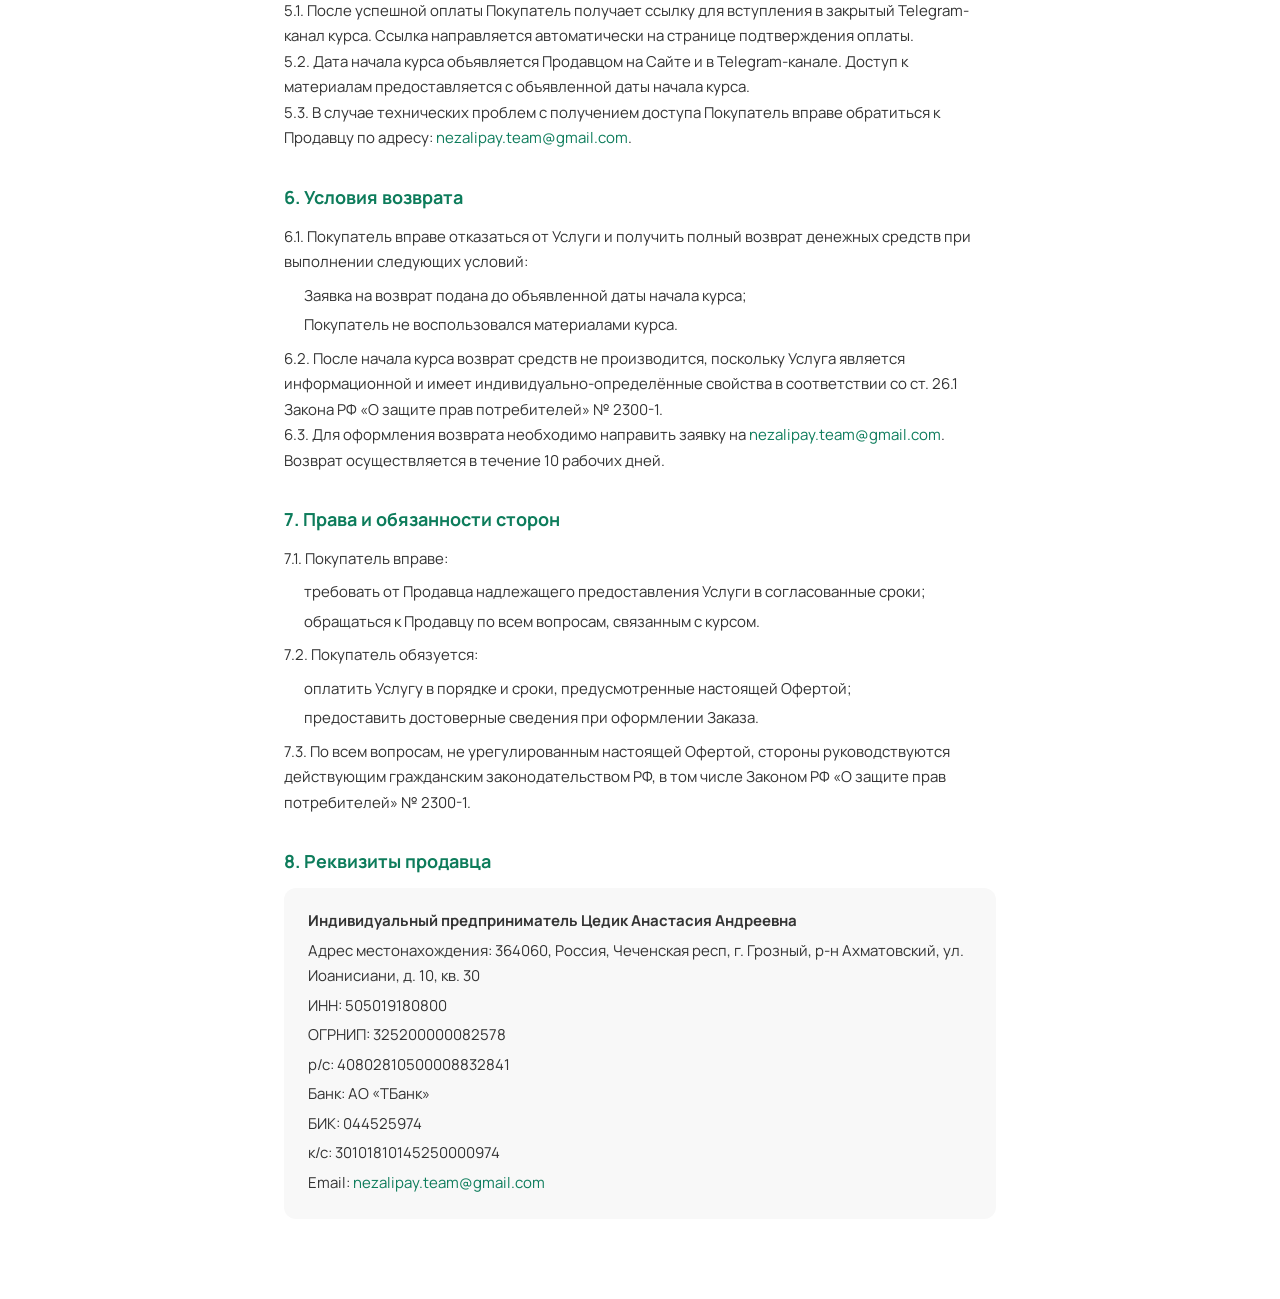
==== commit db67f88e: "redesign hero + author + price 2700, affiliate (ref + promo) - new hero «cinema»: fullscreen photo, " ====
--- a/offer.html
+++ b/offer.html
@@ -46,7 +46,7 @@
   <p>2.5. Продавец не несёт ответственности за использование материалов курса Покупателем не по их назначению.</p>
 
   <h2>3. Цена и порядок оплаты</h2>
-  <p>3.1. Стоимость курса «Цифровой детокс» составляет <strong>5 000 рублей</strong>.</p>
+  <p>3.1. Стоимость курса «Цифровой детокс» составляет <strong>2 700 рублей</strong>.</p>
   <p>3.2. Оплата производится на Сайте с использованием платёжного сервиса ЮKassa (ООО НКО «ЮМани», ОГРН 1127711000031, Лицензия ЦБ РФ № 3510-К).</p>
   <p>3.3. В связи с применением Продавцом Упрощённой системы налогообложения Покупателю выдаётся кассовый чек с признаком способа расчёта «полный расчёт».</p>
   <p>3.4. Обязательства Покупателя по оплате считаются исполненными с момента зачисления денежных средств на расчётный счёт Продавца.</p>
--- a/style.css
+++ b/style.css
@@ -67,6 +67,7 @@
   font-weight: 800;
   line-height: 1.15;
   letter-spacing: -0.02em;
+  text-align: center;
 }
 .section--dark .section__title { color: var(--white); }
 
@@ -94,7 +95,7 @@
   position: absolute;
   left: 16px;
   right: 16px;
-  bottom: 28%;
+  bottom: 8%;
   display: flex;
   flex-direction: column;
   align-items: center;
@@ -238,6 +239,38 @@
   color: #FCA5A5;
 }
 
+.form-promo { display: flex; flex-direction: column; gap: 6px; }
+.promo-input {
+  width: 100%;
+  padding: 13px 16px;
+  background: var(--gray-light);
+  border: 1.5px solid transparent;
+  border-radius: var(--radius-btn);
+  font-size: 14px;
+  color: var(--black);
+  text-transform: uppercase;
+  letter-spacing: 0.5px;
+  transition: border-color var(--trans), background var(--trans);
+  outline: none;
+}
+.promo-input::placeholder { color: var(--gray); text-transform: none; letter-spacing: 0; }
+.promo-input:focus { background: var(--white); border-color: var(--green); }
+.lead-form--dark .promo-input {
+  background: rgba(255,255,255,0.10);
+  border-color: rgba(255,255,255,0.20);
+  color: rgba(255,255,255,0.85);
+}
+.lead-form--dark .promo-input::placeholder { color: rgba(255,255,255,0.5); }
+.lead-form--dark .promo-input:focus {
+  background: rgba(255,255,255,0.18);
+  border-color: rgba(255,255,255,0.5);
+  color: #FFFFFF;
+}
+.promo-hint { font-size: 13px; padding: 0 4px; }
+.promo-hint.promo-valid   { color: #10B981; font-weight: 600; }
+.promo-hint.promo-invalid { color: rgba(255,255,255,0.55); }
+.lead-form:not(.lead-form--dark) .promo-hint.promo-invalid { color: var(--gray); }
+
 /* ===== BUTTONS ===== */
 .btn {
   display: inline-flex;
@@ -269,6 +302,18 @@
 .btn--white:hover {
   background: var(--green-light);
   transform: translateY(-2px);
+}
+.btn--red {
+  background: #E53935;
+  color: #fff;
+  font-size: clamp(22px, 5.5vw, 32px);
+  padding: 14px 20px;
+  width: 100%;
+}
+.btn--red:hover {
+  background: #C62828;
+  transform: translateY(-2px);
+  box-shadow: 0 8px 24px rgba(229, 57, 53, 0.35);
 }
 .btn[disabled] {
   opacity: 0.7;
@@ -584,6 +629,7 @@
   font-weight: 700;
   margin-bottom: 24px;
   line-height: 1.4;
+  text-align: center;
 }
 .skills-grid {
   display: flex;
@@ -927,6 +973,7 @@
   .section__title { letter-spacing: -0.015em; }
 
   .hero__photo-top { min-height: unset; object-fit: unset; }
+  .hero__photo-overlay { bottom: 18%; }
 
   .cards-grid { grid-template-columns: 1fr; gap: 12px; }
   .card { padding: 20px 18px; }
@@ -972,6 +1019,7 @@
 
   .form-group input { padding: 13px 15px; font-size: 16px; /* iOS zoom fix */ }
   .btn { padding: 15px 24px; font-size: 15px; }
+  .btn--red { padding: 14px 20px; font-size: clamp(22px, 5.5vw, 32px); }
 
   .section { padding: 52px 0; }
   .section__header { margin-bottom: 32px; }
@@ -1018,3 +1066,286 @@
   .big-quote { padding: 28px 16px; }
   .big-quote__text { font-size: 22px; }
 }
+
+/* ═══════════════════════════════════════
+   HERO — КИНО-ГЕРОЙ
+═══════════════════════════════════════ */
+.hero--cinema {
+  position: relative !important;
+  height: 100svh !important;
+  min-height: 580px !important;
+  max-height: 900px !important;
+  display: flex !important;
+  flex-direction: column !important;
+  overflow: hidden !important;
+  padding: 0 !important;
+  background: none !important;
+}
+
+.hero-cinema__img {
+  position: absolute !important;
+  inset: 0;
+  width: 100% !important;
+  height: 100% !important;
+  object-fit: cover !important;
+  object-position: 65% top !important;
+  display: block;
+}
+
+.hero-cinema__grad {
+  position: absolute;
+  inset: 0;
+  background: linear-gradient(
+    to bottom,
+    rgba(18,18,8,.6)  0%,
+    rgba(18,18,8,.15) 20%,
+    rgba(18,18,8,.35) 45%,
+    rgba(18,18,8,.7)  68%,
+    rgba(18,18,8,.97) 100%
+  );
+  pointer-events: none;
+}
+
+.hero-cinema__top {
+  position: relative;
+  z-index: 3;
+  padding: 14px 16px 0;
+  display: flex;
+  align-items: center;
+  justify-content: space-between;
+}
+
+.hero-cinema__timer-pill {
+  background: #c8401a;
+  color: #fff;
+  font-size: 10px;
+  font-weight: 700;
+  padding: 5px 11px;
+  border-radius: 20px;
+  display: flex;
+  align-items: center;
+  gap: 5px;
+}
+
+.hero-cinema__timer-dot {
+  width: 5px; height: 5px;
+  border-radius: 50%;
+  background: rgba(255,255,255,.7);
+  animation: hz-blink 1.2s ease-in-out infinite;
+}
+
+@keyframes hz-blink { 0%,100%{opacity:1} 50%{opacity:.2} }
+
+.hero-cinema__flow-badge {
+  background: rgba(255,255,255,.12);
+  backdrop-filter: blur(10px);
+  -webkit-backdrop-filter: blur(10px);
+  border: 1px solid rgba(255,255,255,.2);
+  color: #fff;
+  font-size: 10px;
+  font-weight: 700;
+  padding: 5px 11px;
+  border-radius: 20px;
+  display: flex;
+  align-items: center;
+  gap: 5px;
+}
+
+.hero-cinema__bottom {
+  position: relative;
+  z-index: 3;
+  padding: 0 18px 22px;
+  margin-top: auto;
+}
+
+.hero-cinema__tag {
+  display: inline-block;
+  font-size: 9px;
+  font-weight: 700;
+  letter-spacing: .12em;
+  text-transform: uppercase;
+  color: rgba(255,255,255,.5);
+  margin-bottom: 8px;
+}
+
+.hero-cinema__h1 {
+  font-family: 'Syne', sans-serif;
+  font-weight: 800;
+  font-size: clamp(28px, 8vw, 38px);
+  line-height: 1.05;
+  letter-spacing: -.02em;
+  color: #fff;
+  margin-bottom: 8px;
+  text-shadow: 0 2px 20px rgba(0,0,0,.7), 0 1px 4px rgba(0,0,0,.9);
+}
+
+.hero-cinema__sub {
+  font-size: 12px;
+  color: rgba(255,255,255,.85);
+  line-height: 1.5;
+  margin-bottom: 16px;
+  text-shadow: 0 1px 8px rgba(0,0,0,.8);
+}
+
+.hero-cinema__chips {
+  display: flex;
+  flex-wrap: wrap;
+  gap: 6px;
+  margin-bottom: 18px;
+}
+
+.hero-cinema__chip {
+  background: rgba(255,255,255,.1);
+  backdrop-filter: blur(8px);
+  -webkit-backdrop-filter: blur(8px);
+  border: 1px solid rgba(255,255,255,.18);
+  color: rgba(255,255,255,.9);
+  font-size: 11px;
+  font-weight: 600;
+  padding: 6px 12px;
+  border-radius: 24px;
+}
+
+.hero-cinema__cta {
+  display: flex;
+  align-items: center;
+  justify-content: space-between;
+  background: #c8401a !important;
+  color: #fff !important;
+  padding: 16px 18px;
+  border-radius: 16px;
+  border: none;
+  width: 100%;
+  cursor: pointer;
+  text-decoration: none !important;
+  transition: transform .1s, opacity .1s;
+}
+.hero-cinema__cta:hover,
+.hero-cinema__cta:active { transform: scale(.98); opacity: .9; }
+
+.hero-cinema__cta-left { display: flex; flex-direction: column; }
+
+.hero-cinema__cta-main {
+  font-family: 'Syne', sans-serif;
+  font-weight: 800;
+  font-size: 20px;
+  display: block;
+}
+
+.hero-cinema__cta-sub {
+  font-size: 12px;
+  opacity: .55;
+  margin-top: 2px;
+  display: block;
+}
+
+.hero-cinema__cta-price {
+  background: rgba(255,255,255,.15);
+  border-radius: 10px;
+  padding: 8px 12px;
+  text-align: center;
+  flex-shrink: 0;
+}
+
+.hero-cinema__price-old {
+  font-size: 10px;
+  text-decoration: line-through;
+  opacity: .5;
+  display: block;
+  line-height: 1;
+  color: #fff;
+}
+
+.hero-cinema__price-new {
+  font-family: 'Bebas Neue', sans-serif;
+  font-weight: 400;
+  font-size: 22px;
+  letter-spacing: .03em;
+  display: block;
+  line-height: 1.1;
+  color: #fff;
+}
+
+/* ═══════════════════════════════════════
+   АВТОР — СВАЙП-ГАЛЕРЕЯ
+═══════════════════════════════════════ */
+.author-card {
+  background: #fff;
+  border-radius: 20px;
+  overflow: hidden;
+  border: 1px solid #d8d6c0;
+}
+
+.author-swiper { position: relative; }
+
+.author-swiper__track {
+  display: flex;
+  overflow-x: auto;
+  scroll-snap-type: x mandatory;
+  -webkit-overflow-scrolling: touch;
+  scrollbar-width: none;
+}
+.author-swiper__track::-webkit-scrollbar { display: none; }
+
+.author-swiper__item {
+  flex: 0 0 100%;
+  scroll-snap-align: start;
+  aspect-ratio: 3/4;
+  overflow: hidden;
+}
+
+.author-swiper__item img {
+  width: 100%;
+  height: 100%;
+  object-fit: cover;
+  display: block;
+}
+
+.author-swiper__dots {
+  position: absolute;
+  bottom: 10px;
+  left: 50%;
+  transform: translateX(-50%);
+  display: flex;
+  gap: 6px;
+}
+
+.author-swiper__dot {
+  width: 6px; height: 6px;
+  border-radius: 50%;
+  background: rgba(255,255,255,.45);
+  transition: background .2s, transform .2s;
+}
+.author-swiper__dot.active {
+  background: #fff;
+  transform: scale(1.3);
+}
+
+.author-card__header {
+  background: #1e1e0f;
+  padding: 16px 20px;
+}
+
+.author-card__name {
+  font-family: 'Syne', sans-serif;
+  font-weight: 700;
+  font-size: 17px;
+  color: #fff;
+  margin-bottom: 2px;
+}
+
+.author-card__role {
+  font-size: 11px;
+  color: rgba(255,255,255,.45);
+}
+
+.author-card__body { padding: 20px; }
+
+.author-card__bio {
+  font-size: 13px;
+  color: #7a7a58;
+  line-height: 1.7;
+  margin-bottom: 12px;
+}
+.author-card__bio:last-child { margin-bottom: 0; }
+.author-card__bio strong { color: #2d2d18; font-weight: 600; }
